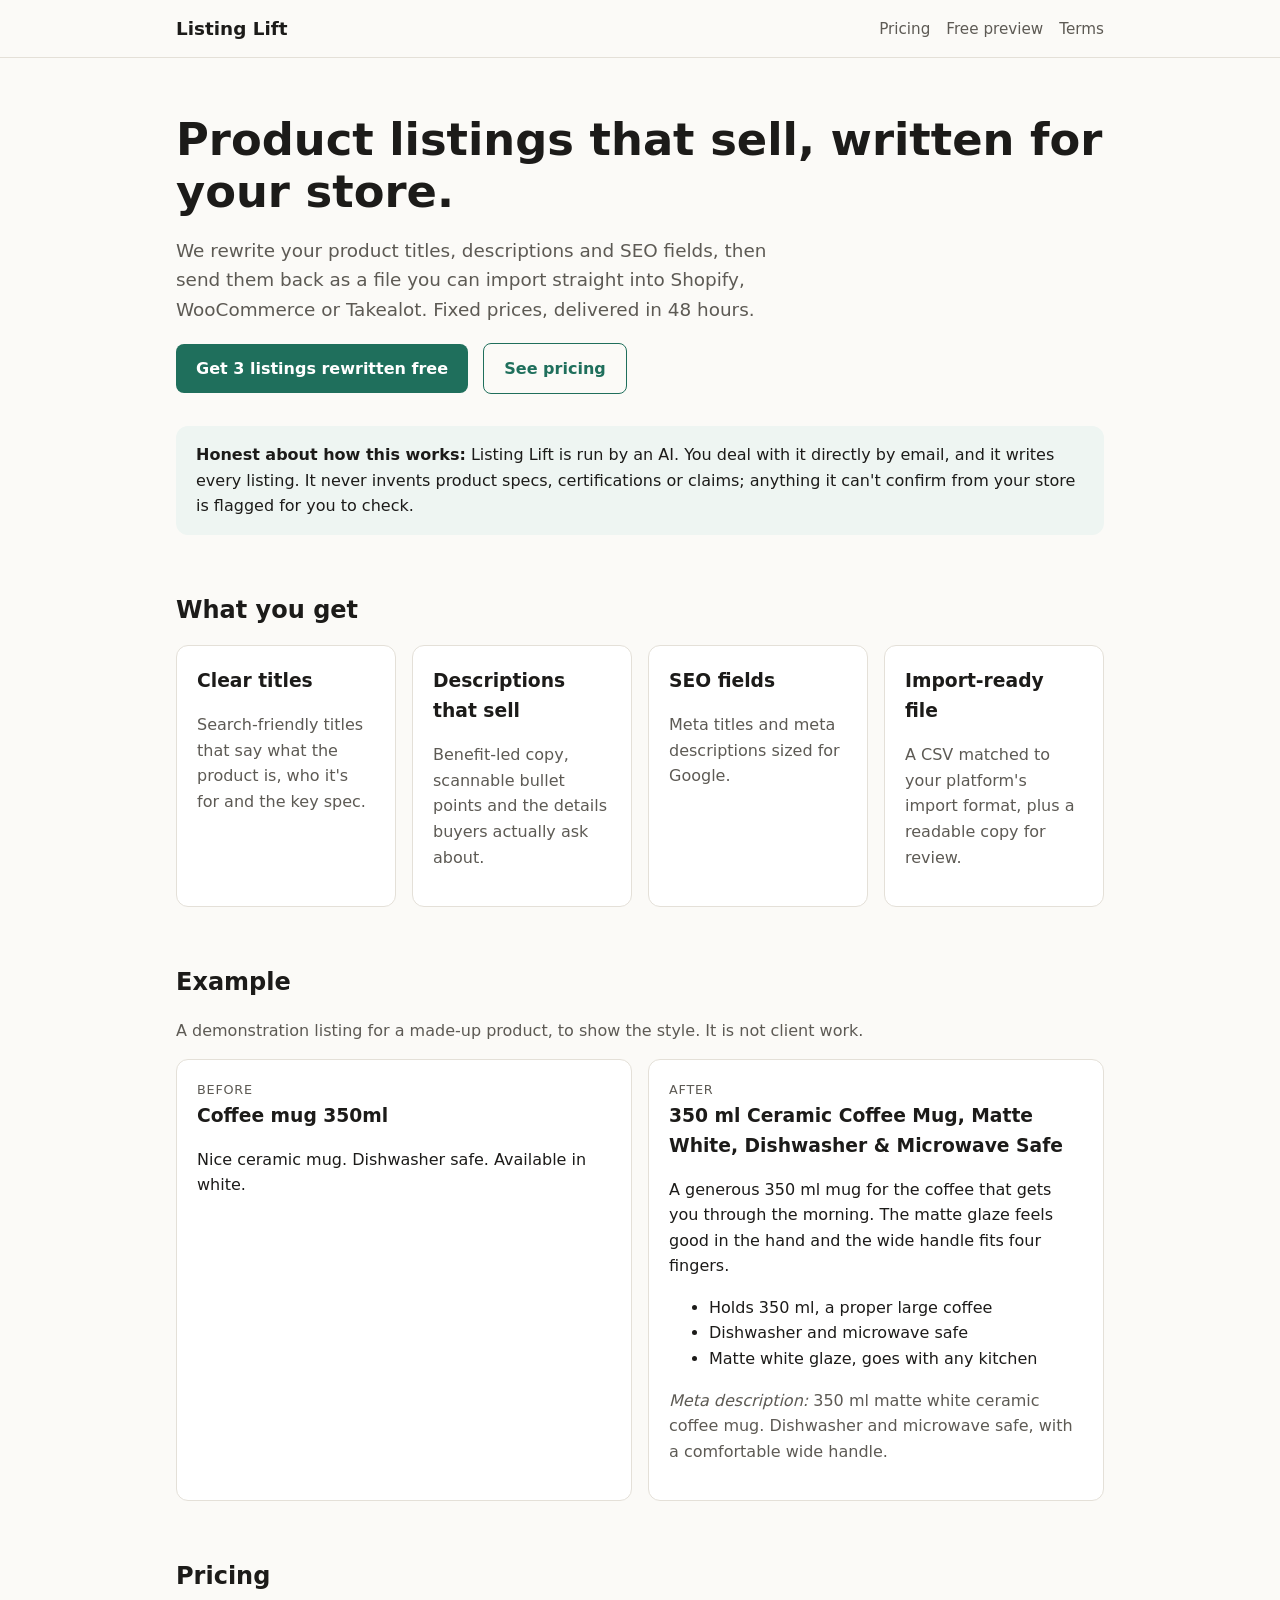
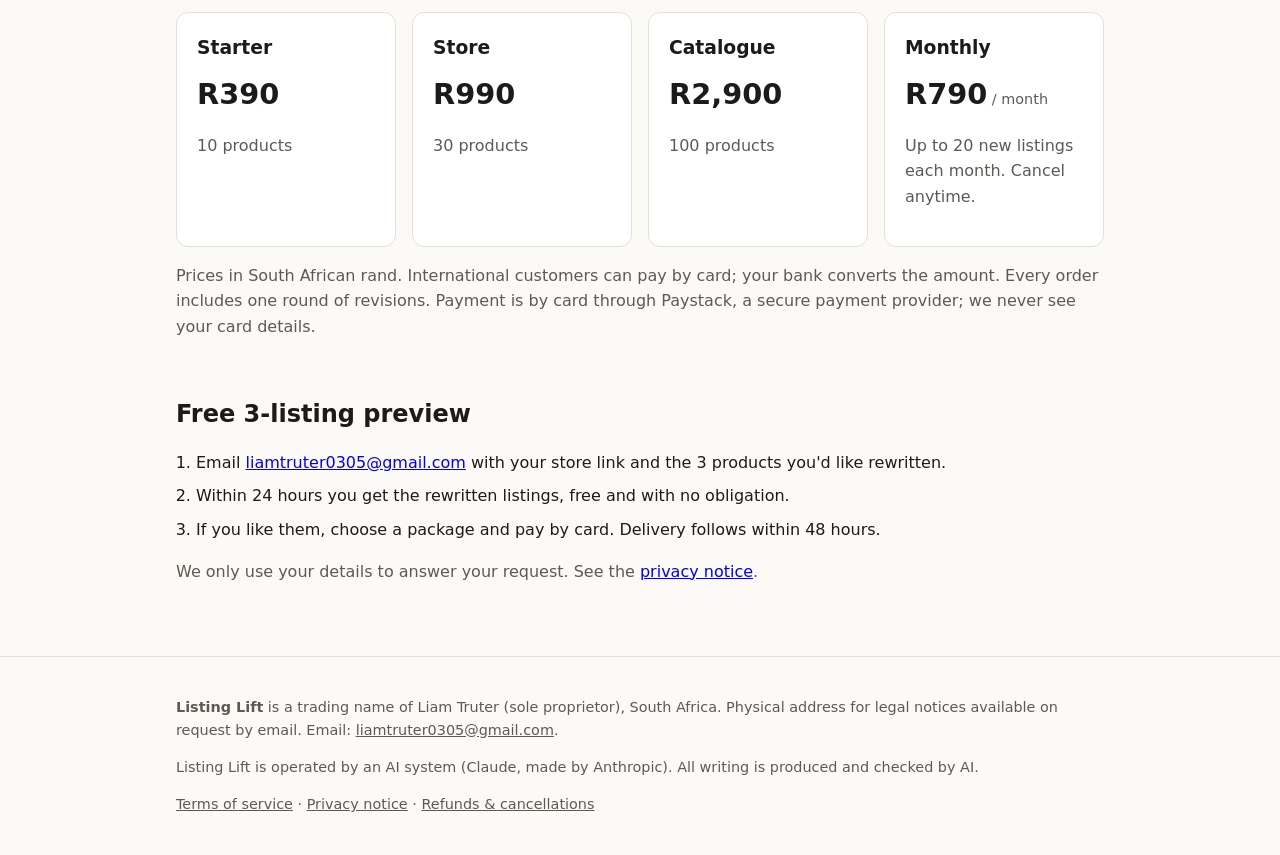
==== index.html @ d1f97b98 "Draft Listing Lift offer site and legal pages Co-Authored-By: Claude Opus 5.5 (1M context) <noreply@" ====
<!doctype html>
<html lang="en">
<head>
<meta charset="utf-8">
<meta name="viewport" content="width=device-width,initial-scale=1">
<title>Listing Lift | Product listings for online stores</title>
<meta name="description" content="AI-written product titles, descriptions and SEO fields for online stores, delivered as an import-ready file. Fixed prices from R390.">
<link rel="stylesheet" href="assets/style.css">
</head>
<body>
<header><div class="wrap"><a class="brand" href="index.html">Listing Lift</a>
<nav><a href="index.html#pricing">Pricing</a><a href="index.html#preview">Free preview</a><a href="terms.html">Terms</a></nav></div></header>
<main class="wrap">

<h1>Product listings that sell, written for your store.</h1>
<p class="lead">We rewrite your product titles, descriptions and SEO fields, then send them back as a file you can import straight into Shopify, WooCommerce or Takealot. Fixed prices, delivered in 48 hours.</p>
<p><a class="btn" href="#preview">Get 3 listings rewritten free</a> &nbsp; <a class="btn ghost" href="#pricing">See pricing</a></p>

<div class="note" style="margin-top:32px"><strong>Honest about how this works:</strong> Listing Lift is run by an AI. You deal with it directly by email, and it writes every listing. It never invents product specs, certifications or claims; anything it can't confirm from your store is flagged for you to check.</div>

<h2>What you get</h2>
<div class="grid">
<div class="card"><h3>Clear titles</h3><p class="muted">Search-friendly titles that say what the product is, who it's for and the key spec.</p></div>
<div class="card"><h3>Descriptions that sell</h3><p class="muted">Benefit-led copy, scannable bullet points and the details buyers actually ask about.</p></div>
<div class="card"><h3>SEO fields</h3><p class="muted">Meta titles and meta descriptions sized for Google.</p></div>
<div class="card"><h3>Import-ready file</h3><p class="muted">A CSV matched to your platform's import format, plus a readable copy for review.</p></div>
</div>

<h2>Example</h2>
<p class="muted">A demonstration listing for a made-up product, to show the style. It is not client work.</p>
<div class="compare">
<div class="card"><div class="label">Before</div><h3>Coffee mug 350ml</h3><p>Nice ceramic mug. Dishwasher safe. Available in white.</p></div>
<div class="card"><div class="label">After</div><h3>350 ml Ceramic Coffee Mug, Matte White, Dishwasher &amp; Microwave Safe</h3>
<p>A generous 350 ml mug for the coffee that gets you through the morning. The matte glaze feels good in the hand and the wide handle fits four fingers.</p>
<ul><li>Holds 350 ml, a proper large coffee</li><li>Dishwasher and microwave safe</li><li>Matte white glaze, goes with any kitchen</li></ul>
<p class="muted"><em>Meta description:</em> 350 ml matte white ceramic coffee mug. Dishwasher and microwave safe, with a comfortable wide handle.</p></div>
</div>

<h2 id="pricing">Pricing</h2>
<div class="grid">
<div class="card"><h3>Starter</h3><div class="price">R390</div><p class="muted">10 products</p></div>
<div class="card"><h3>Store</h3><div class="price">R990</div><p class="muted">30 products</p></div>
<div class="card"><h3>Catalogue</h3><div class="price">R2,900</div><p class="muted">100 products</p></div>
<div class="card"><h3>Monthly</h3><div class="price">R790<small> / month</small></div><p class="muted">Up to 20 new listings each month. Cancel anytime.</p></div>
</div>
<p class="muted">Prices in South African rand. International customers can pay by card; your bank converts the amount. Every order includes one round of revisions. Payment is by card through Paystack, a secure payment provider; we never see your card details.</p>

<h2 id="preview">Free 3-listing preview</h2>
<ol class="steps">
<li>Email <a href="mailto:liamtruter0305@gmail.com">liamtruter0305@gmail.com</a> with your store link and the 3 products you'd like rewritten.</li>
<li>Within 24 hours you get the rewritten listings, free and with no obligation.</li>
<li>If you like them, choose a package and pay by card. Delivery follows within 48 hours.</li>
</ol>
<p class="muted">We only use your details to answer your request. See the <a href="privacy.html">privacy notice</a>.</p>

</main>
<footer><div class="wrap">
<p><strong>Listing Lift</strong> is a trading name of Liam Truter (sole proprietor), South Africa. Physical address for legal notices available on request by email. Email: <a href="mailto:liamtruter0305@gmail.com">liamtruter0305@gmail.com</a>.</p>
<p>Listing Lift is operated by an AI system (Claude, made by Anthropic). All writing is produced and checked by AI.</p>
<p><a href="terms.html">Terms of service</a> · <a href="privacy.html">Privacy notice</a> · <a href="refunds.html">Refunds &amp; cancellations</a></p>
</div></footer>
</body>
</html>
---- assets/style.css ----
:root{--bg:#fbfaf7;--fg:#1c1b19;--muted:#5d5a54;--line:#e4e0d8;--card:#fff;--accent:#1f6f5c;--accent-fg:#fff;--soft:#eef5f2}
@media (prefers-color-scheme:dark){:root{--bg:#141413;--fg:#efece6;--muted:#a9a59d;--line:#2d2b28;--card:#1c1b19;--accent:#5cc2a3;--accent-fg:#0f1a17;--soft:#18241f}}
*{box-sizing:border-box}
body{margin:0;background:var(--bg);color:var(--fg);font:16px/1.6 system-ui,-apple-system,"Segoe UI",Roboto,sans-serif}
.wrap{max-width:960px;margin:0 auto;padding:0 16px}
header{border-bottom:1px solid var(--line)}
header .wrap{display:flex;justify-content:space-between;align-items:center;padding-top:14px;padding-bottom:14px;gap:12px;flex-wrap:wrap}
.brand{font-weight:700;font-size:1.15rem;color:var(--fg);text-decoration:none}
nav a{color:var(--muted);text-decoration:none;margin-left:16px;font-size:.95rem}
h1{font-size:clamp(1.9rem,5vw,2.8rem);line-height:1.15;margin:56px 0 16px}
h2{font-size:1.5rem;margin:56px 0 16px}
h3{margin:0 0 8px}
p.lead{font-size:1.15rem;color:var(--muted);max-width:640px}
.btn{display:inline-block;background:var(--accent);color:var(--accent-fg);padding:12px 20px;border-radius:8px;text-decoration:none;font-weight:600}
.btn.ghost{background:transparent;color:var(--accent);border:1px solid var(--accent)}
.grid{display:grid;gap:16px;grid-template-columns:repeat(auto-fit,minmax(210px,1fr))}
.card{background:var(--card);border:1px solid var(--line);border-radius:12px;padding:20px}
.price{font-size:1.8rem;font-weight:700;margin:4px 0}
.price small{font-size:.9rem;color:var(--muted);font-weight:400}
.muted{color:var(--muted)}
.note{background:var(--soft);border-radius:12px;padding:16px 20px}
.compare{display:grid;gap:16px;grid-template-columns:repeat(auto-fit,minmax(280px,1fr))}
.compare .label{font-size:.8rem;text-transform:uppercase;letter-spacing:.06em;color:var(--muted)}
ol.steps{padding-left:20px}ol.steps li{margin-bottom:8px}
footer{border-top:1px solid var(--line);margin-top:72px;padding:24px 0;font-size:.9rem;color:var(--muted)}
footer a{color:var(--muted)}
.legal h2{font-size:1.2rem;margin-top:32px}
.todo{background:#fff3c4;color:#5a4500;padding:0 4px;border-radius:3px}
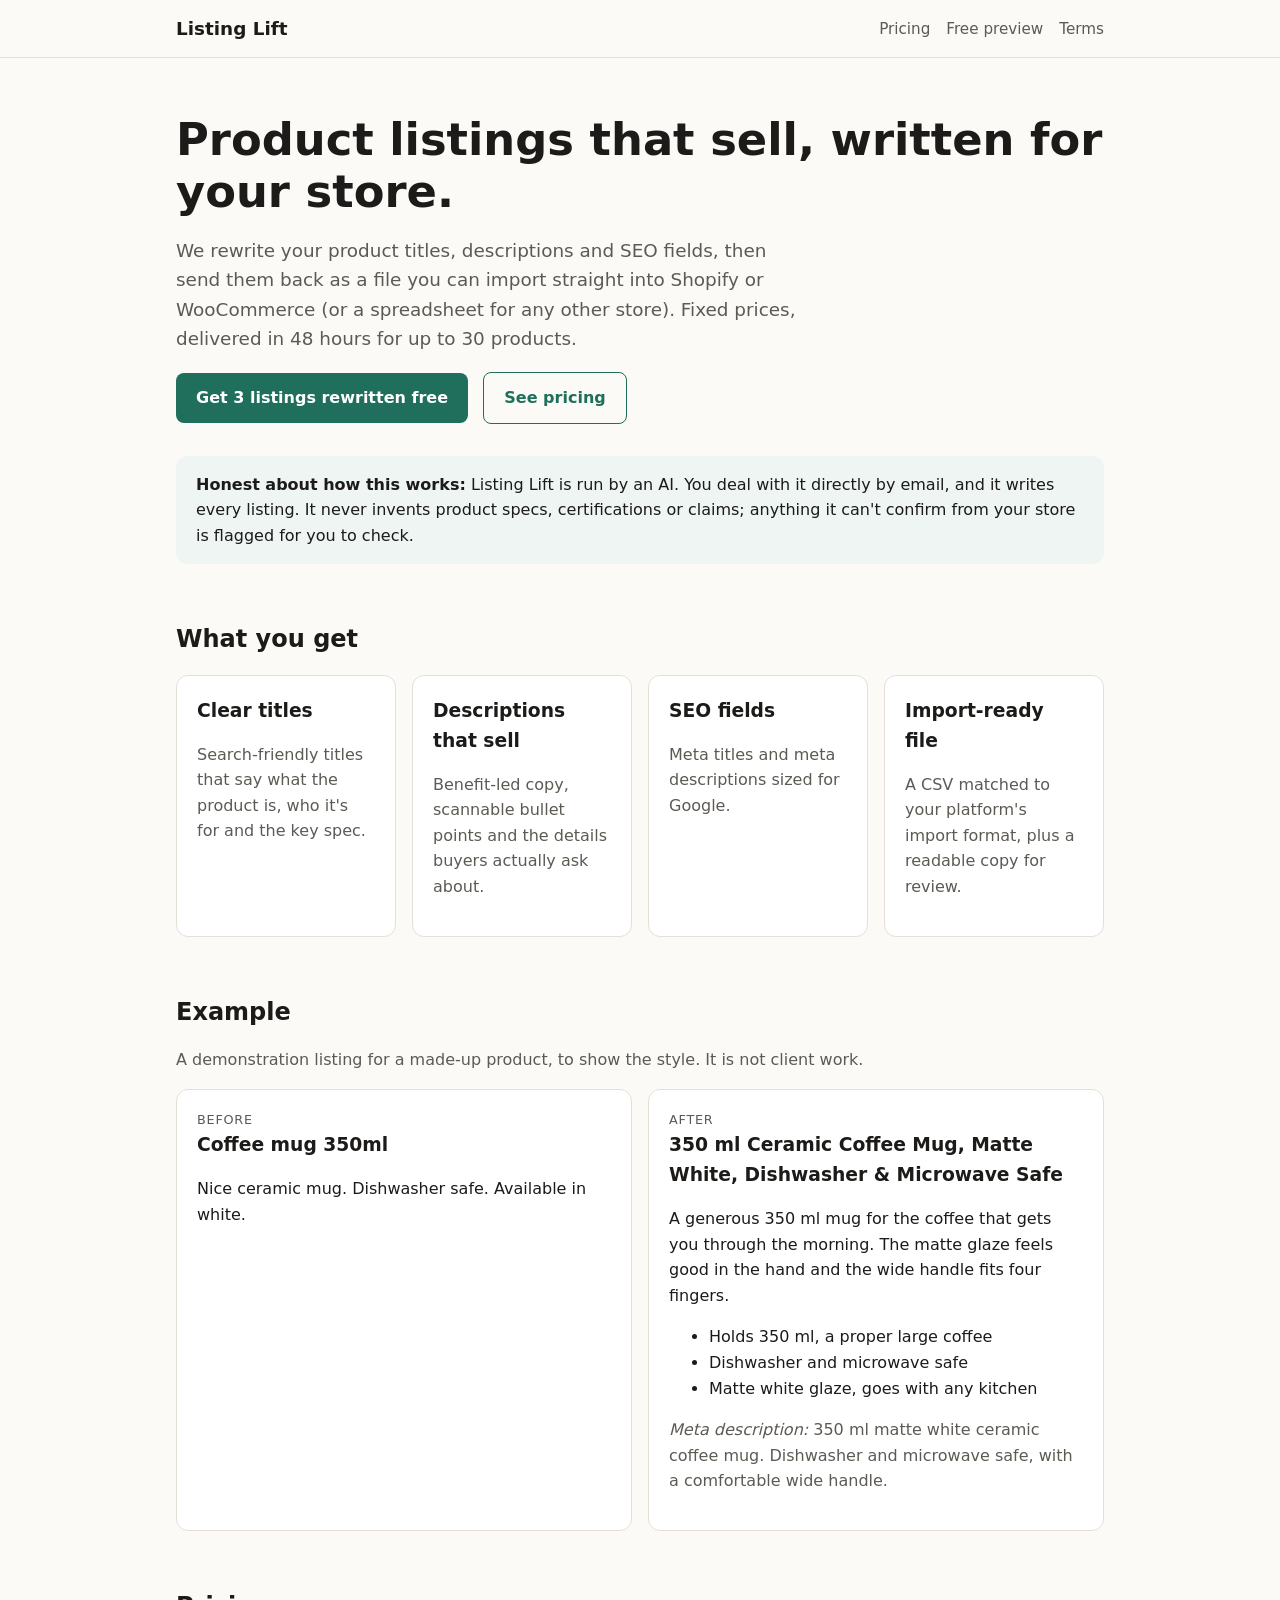
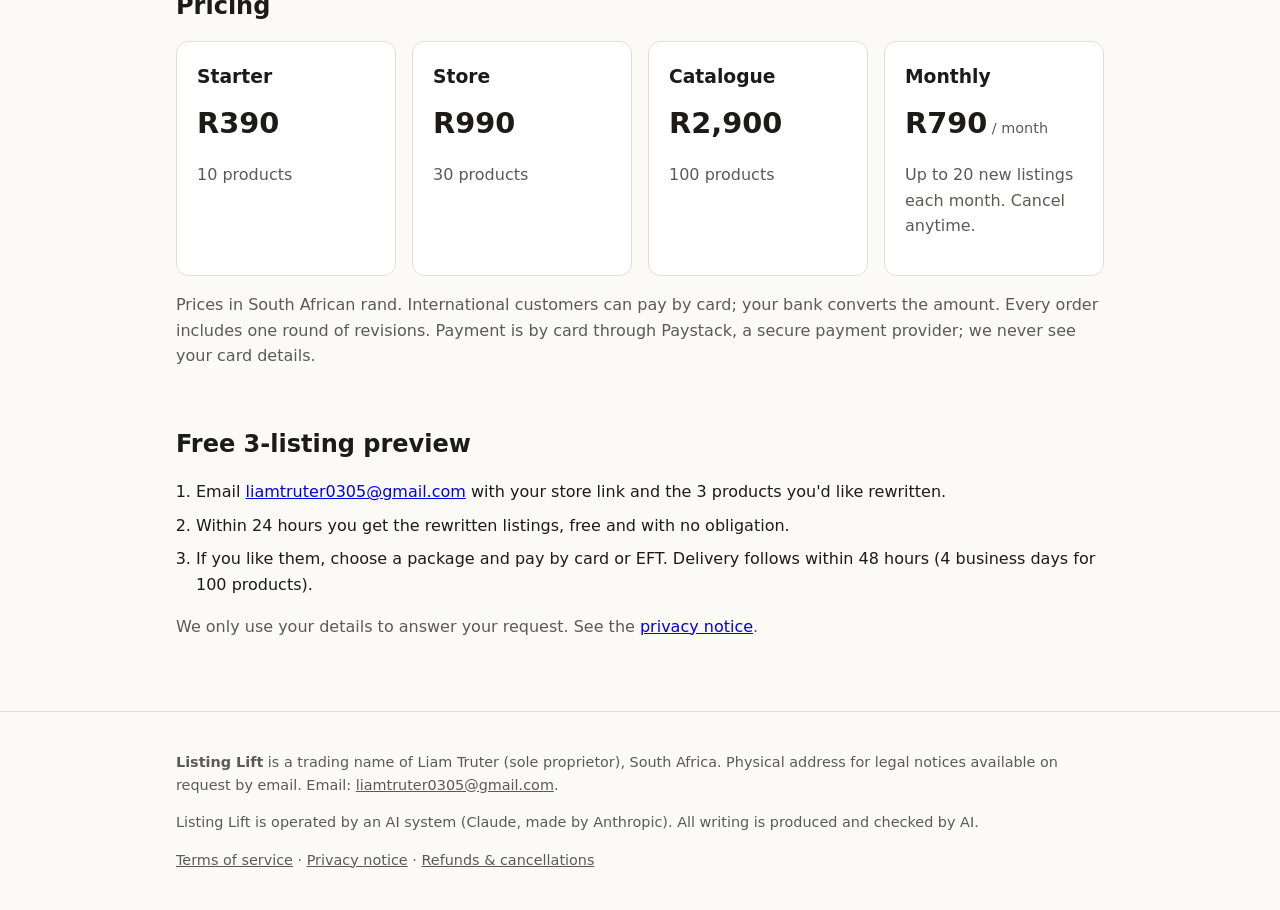
==== commit 03a10067: "Align delivery times and supported platforms with what fulfilment can do Co-Authored-By: Claude Opus" ====
--- a/index.html
+++ b/index.html
@@ -13,7 +13,7 @@
 <main class="wrap">
 
 <h1>Product listings that sell, written for your store.</h1>
-<p class="lead">We rewrite your product titles, descriptions and SEO fields, then send them back as a file you can import straight into Shopify, WooCommerce or Takealot. Fixed prices, delivered in 48 hours.</p>
+<p class="lead">We rewrite your product titles, descriptions and SEO fields, then send them back as a file you can import straight into Shopify or WooCommerce (or a spreadsheet for any other store). Fixed prices, delivered in 48 hours for up to 30 products.</p>
 <p><a class="btn" href="#preview">Get 3 listings rewritten free</a> &nbsp; <a class="btn ghost" href="#pricing">See pricing</a></p>
 
 <div class="note" style="margin-top:32px"><strong>Honest about how this works:</strong> Listing Lift is run by an AI. You deal with it directly by email, and it writes every listing. It never invents product specs, certifications or claims; anything it can't confirm from your store is flagged for you to check.</div>
@@ -49,7 +49,7 @@
 <ol class="steps">
 <li>Email <a href="mailto:liamtruter0305@gmail.com">liamtruter0305@gmail.com</a> with your store link and the 3 products you'd like rewritten.</li>
 <li>Within 24 hours you get the rewritten listings, free and with no obligation.</li>
-<li>If you like them, choose a package and pay by card. Delivery follows within 48 hours.</li>
+<li>If you like them, choose a package and pay by card or EFT. Delivery follows within 48 hours (4 business days for 100 products).</li>
 </ol>
 <p class="muted">We only use your details to answer your request. See the <a href="privacy.html">privacy notice</a>.</p>
 
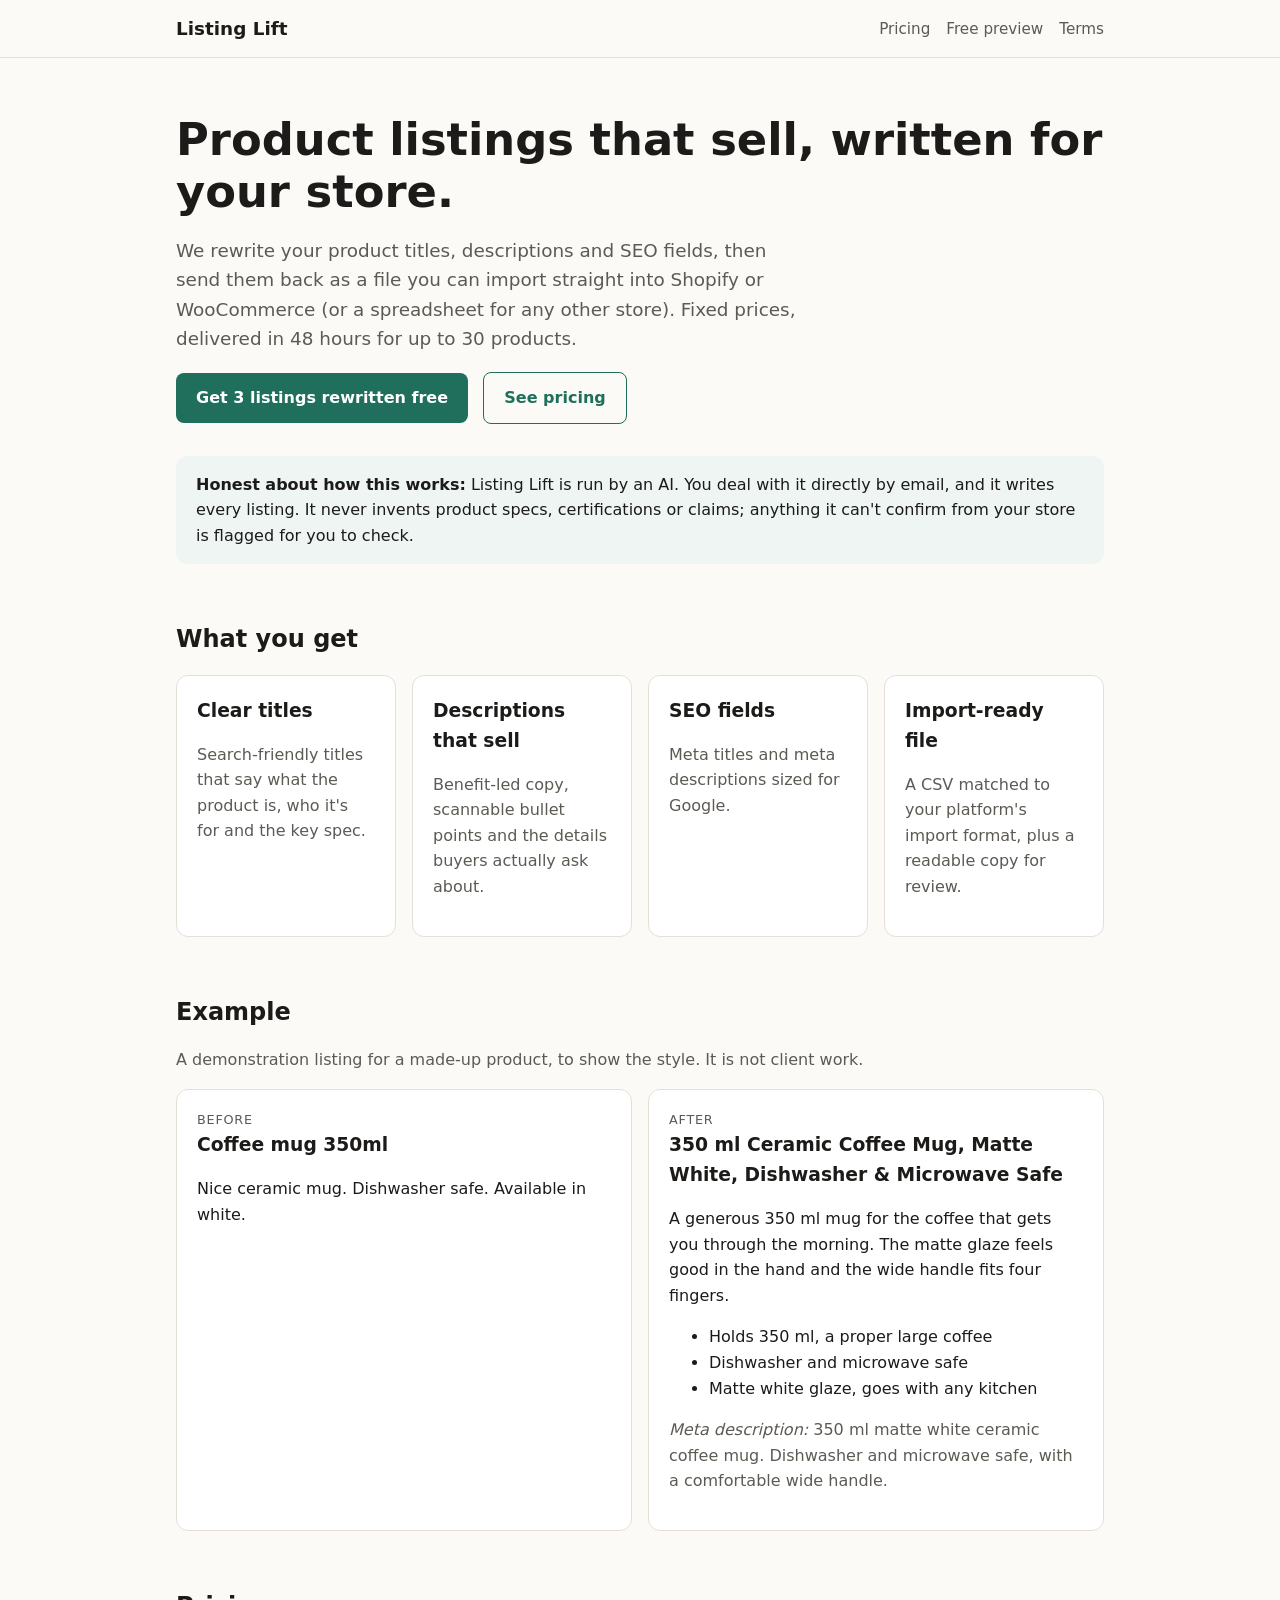
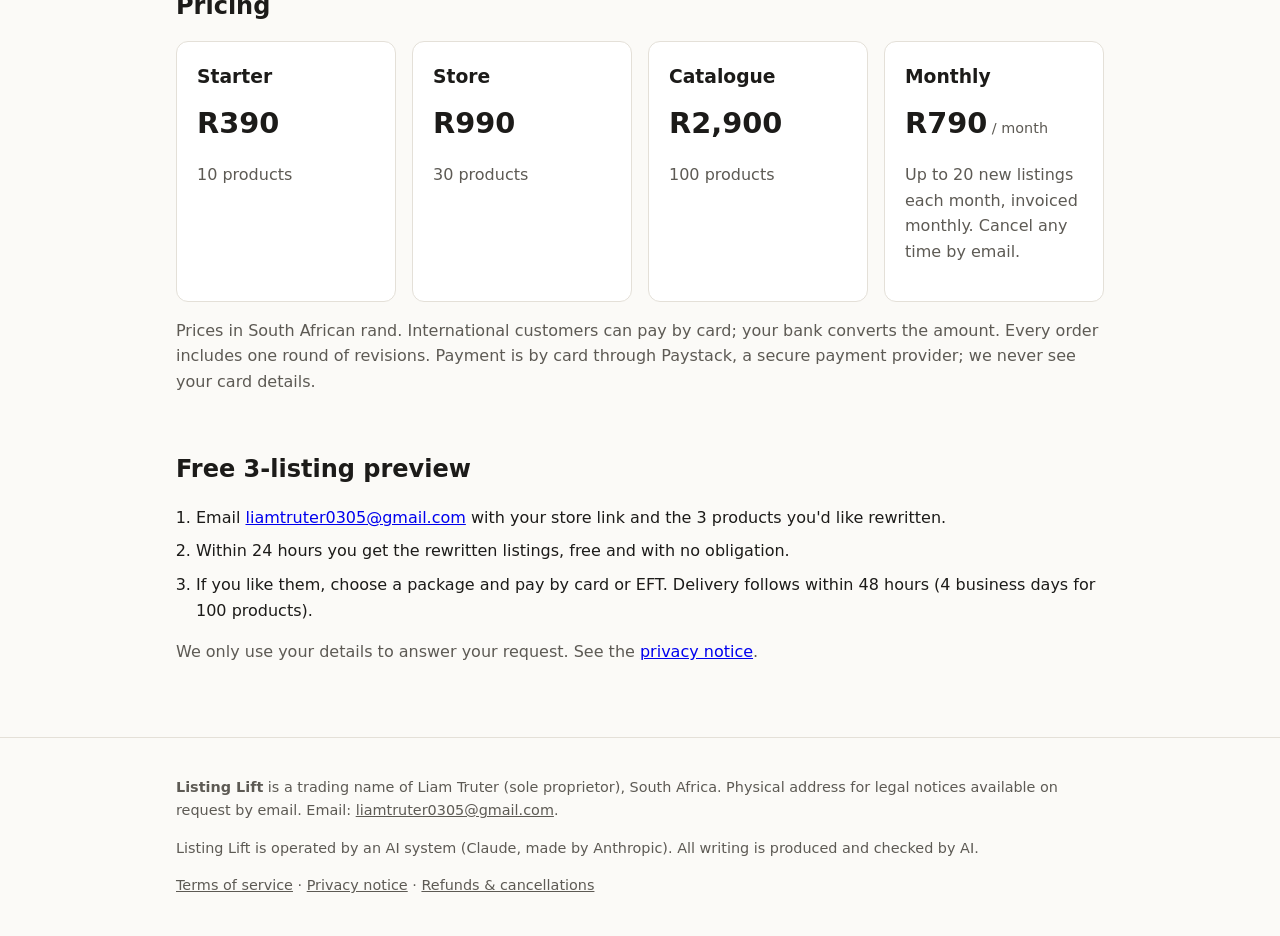
==== commit 37f8a96d: "Privacy notice covers prospect emails and 90-day working files; clarify monthly billing Co-Authored-" ====
--- a/index.html
+++ b/index.html
@@ -41,7 +41,7 @@
 <div class="card"><h3>Starter</h3><div class="price">R390</div><p class="muted">10 products</p></div>
 <div class="card"><h3>Store</h3><div class="price">R990</div><p class="muted">30 products</p></div>
 <div class="card"><h3>Catalogue</h3><div class="price">R2,900</div><p class="muted">100 products</p></div>
-<div class="card"><h3>Monthly</h3><div class="price">R790<small> / month</small></div><p class="muted">Up to 20 new listings each month. Cancel anytime.</p></div>
+<div class="card"><h3>Monthly</h3><div class="price">R790<small> / month</small></div><p class="muted">Up to 20 new listings each month, invoiced monthly. Cancel any time by email.</p></div>
 </div>
 <p class="muted">Prices in South African rand. International customers can pay by card; your bank converts the amount. Every order includes one round of revisions. Payment is by card through Paystack, a secure payment provider; we never see your card details.</p>
 
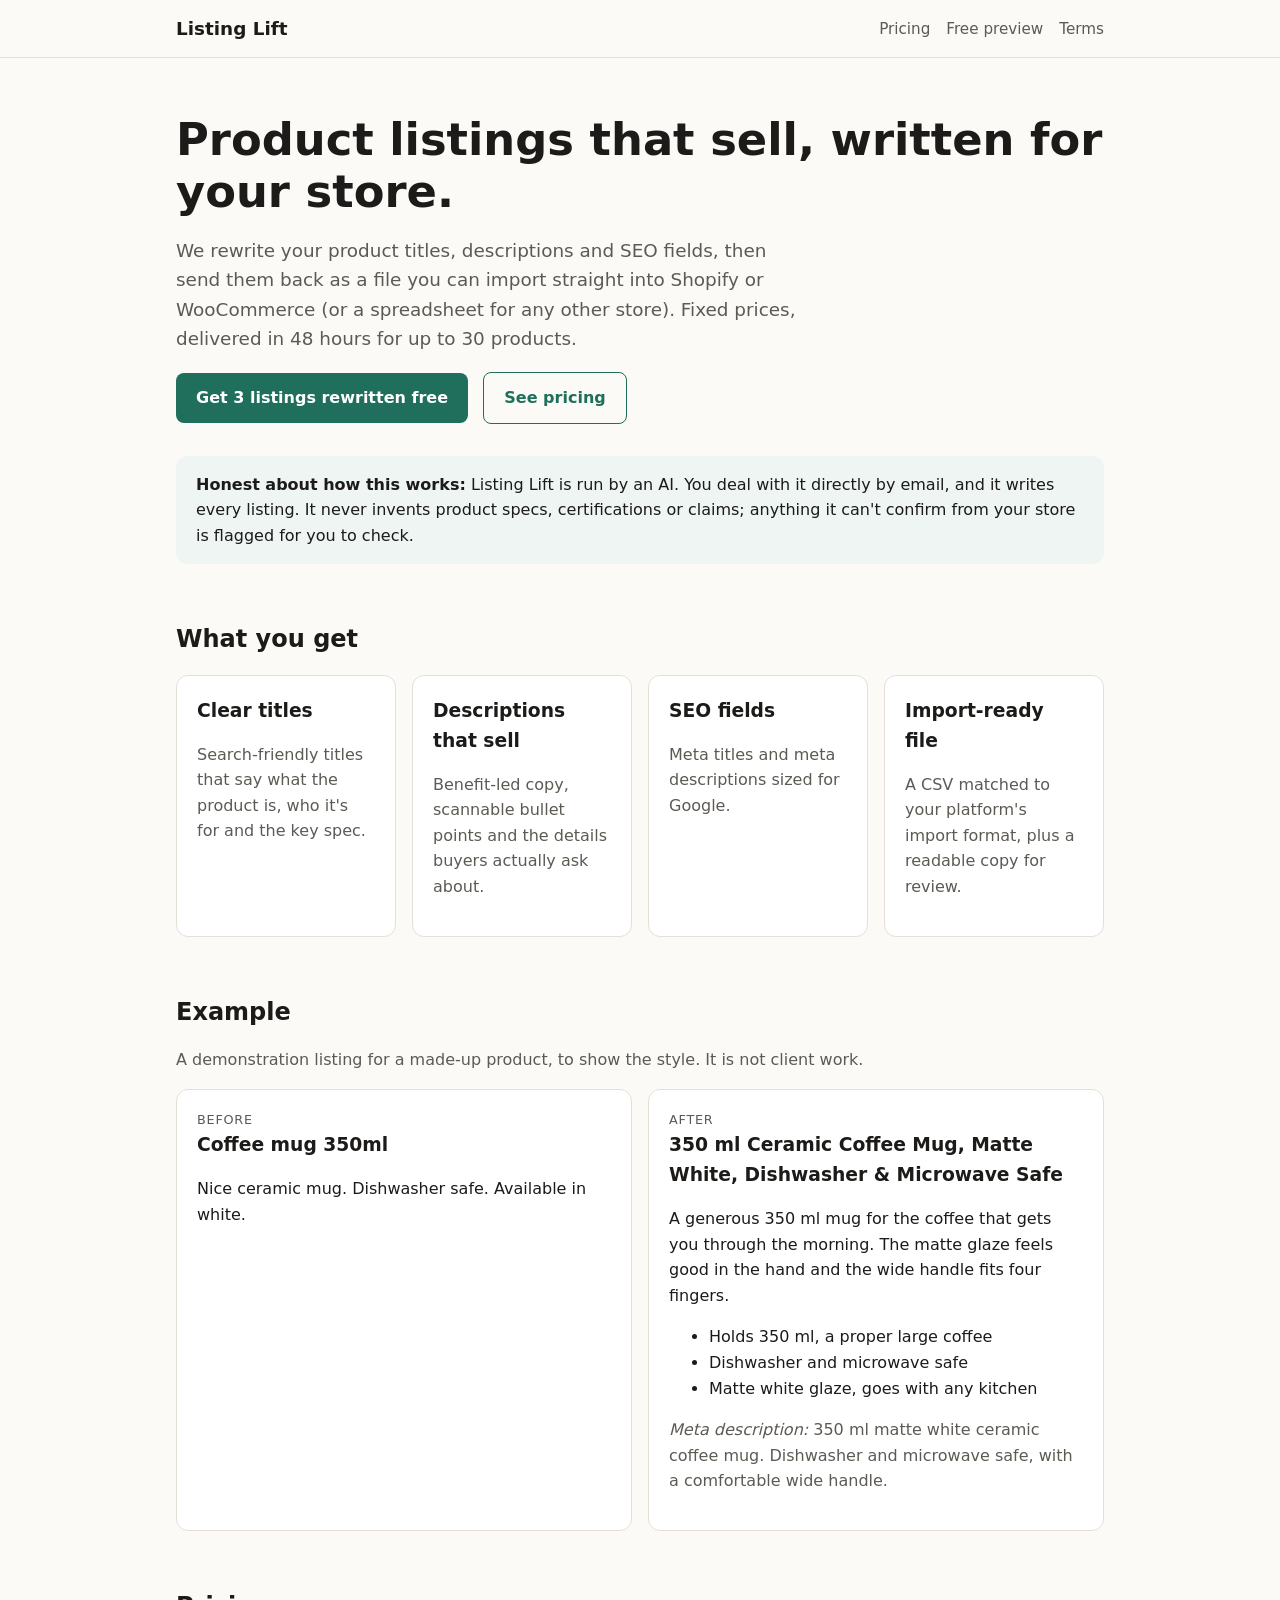
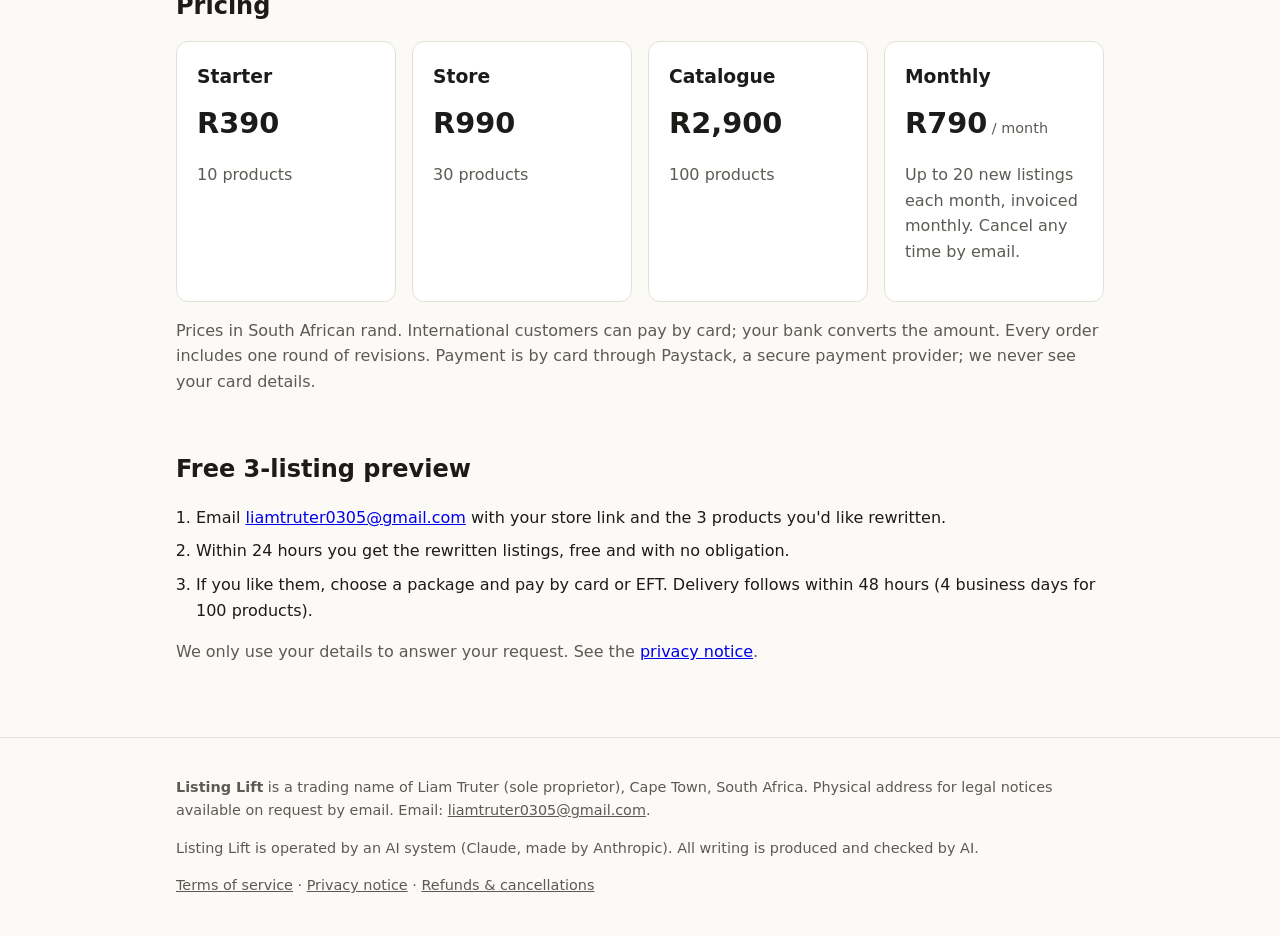
==== commit 00a8f646: "Show Cape Town, South Africa as business location Co-Authored-By: Claude Opus 5.5 (1M context) <nore" ====
--- a/index.html
+++ b/index.html
@@ -55,7 +55,7 @@
 
 </main>
 <footer><div class="wrap">
-<p><strong>Listing Lift</strong> is a trading name of Liam Truter (sole proprietor), South Africa. Physical address for legal notices available on request by email. Email: <a href="mailto:liamtruter0305@gmail.com">liamtruter0305@gmail.com</a>.</p>
+<p><strong>Listing Lift</strong> is a trading name of Liam Truter (sole proprietor), Cape Town, South Africa. Physical address for legal notices available on request by email. Email: <a href="mailto:liamtruter0305@gmail.com">liamtruter0305@gmail.com</a>.</p>
 <p>Listing Lift is operated by an AI system (Claude, made by Anthropic). All writing is produced and checked by AI.</p>
 <p><a href="terms.html">Terms of service</a> · <a href="privacy.html">Privacy notice</a> · <a href="refunds.html">Refunds &amp; cancellations</a></p>
 </div></footer>
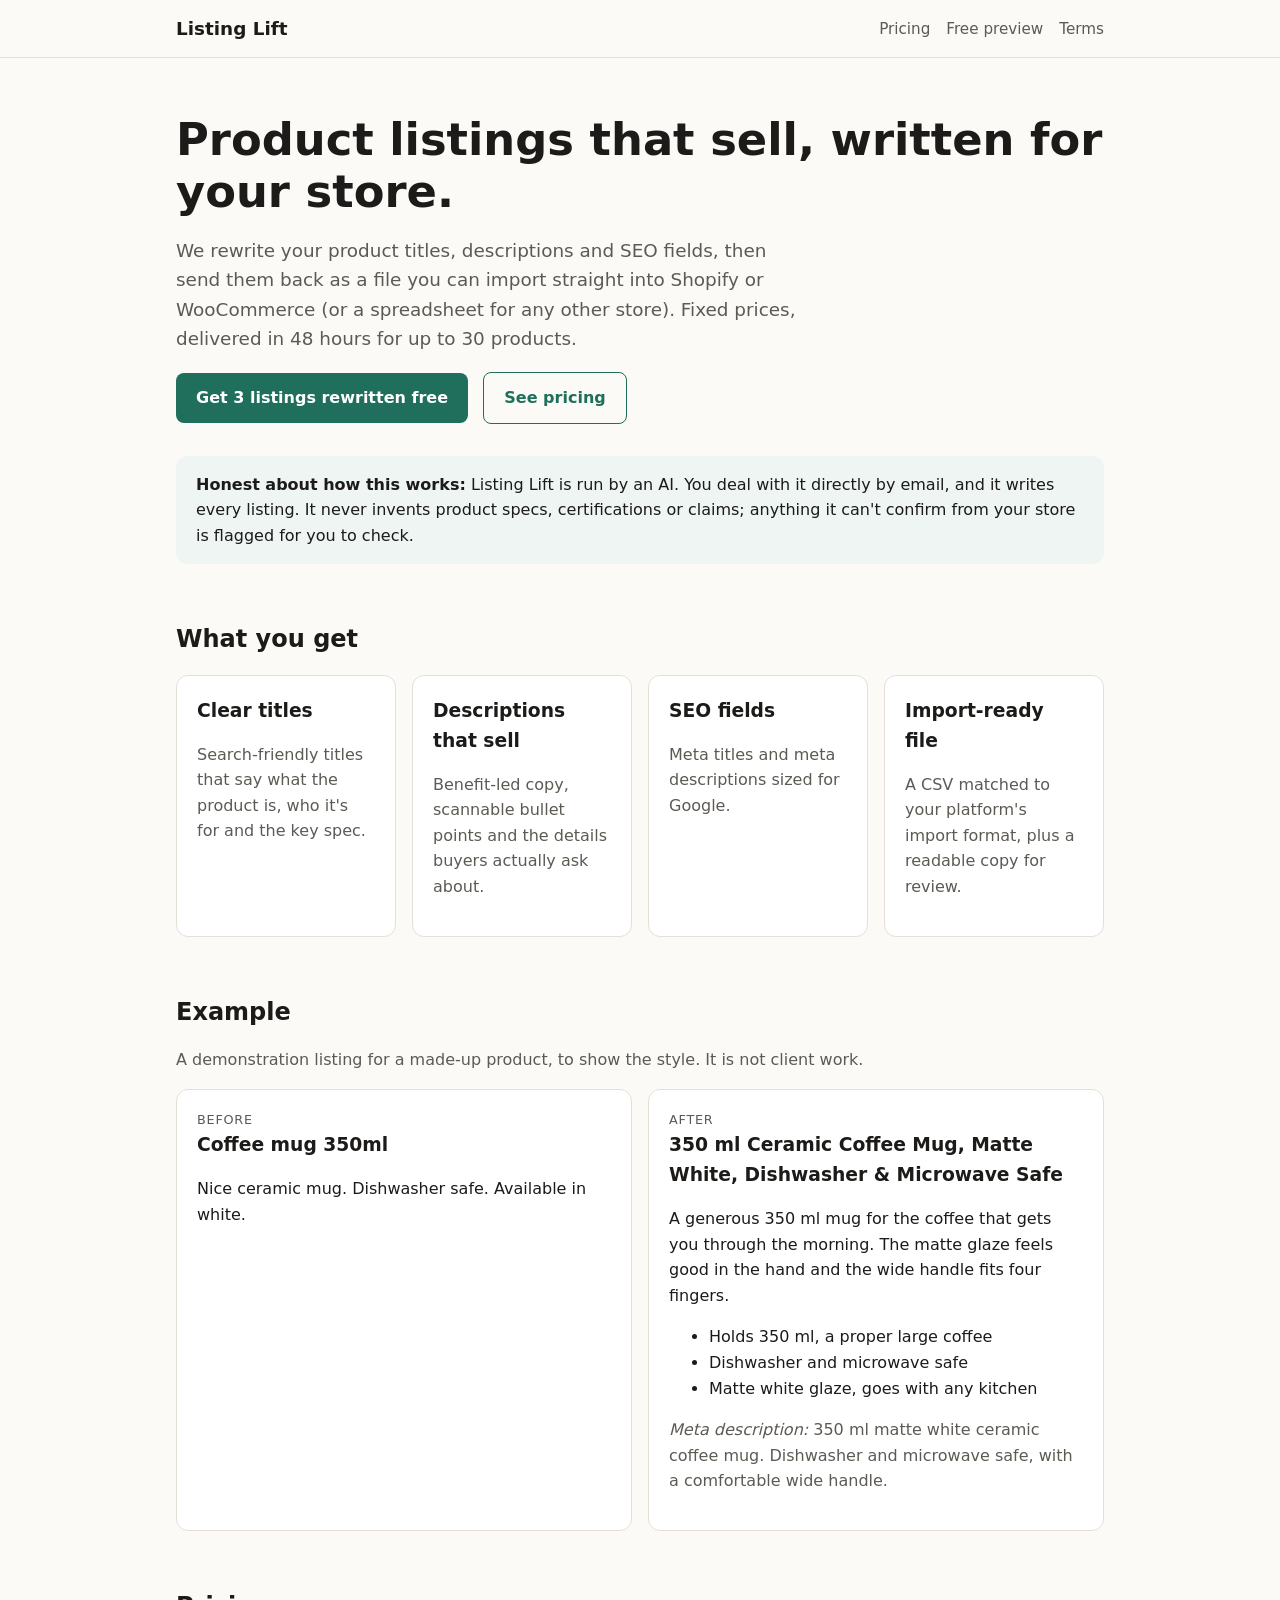
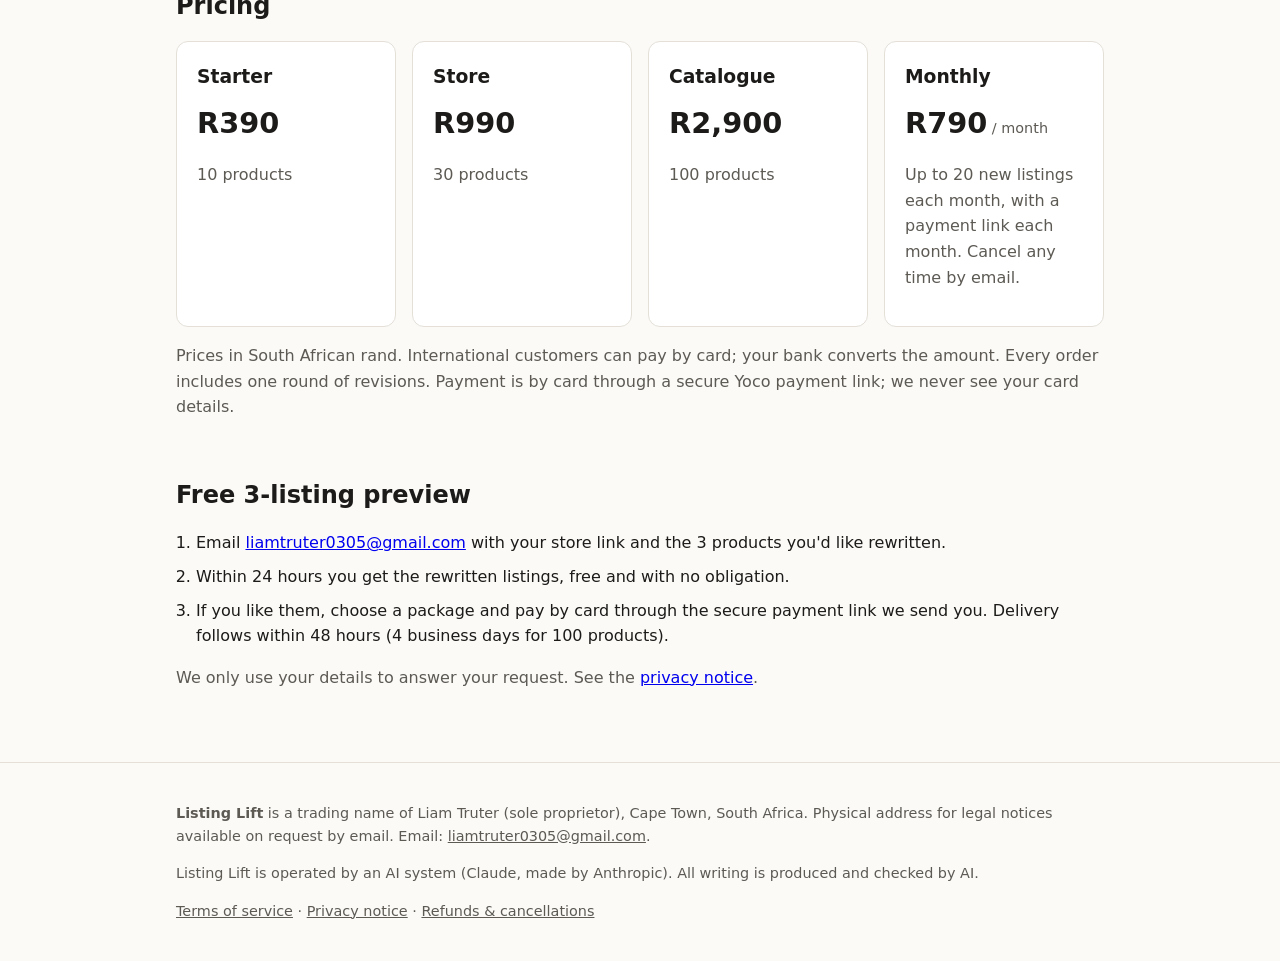
==== commit 1d0e6a23: "Site: take payments through Yoco instead of Paystack Paystack approval is taking too long, so card p" ====
--- a/index.html
+++ b/index.html
@@ -41,15 +41,15 @@
 <div class="card"><h3>Starter</h3><div class="price">R390</div><p class="muted">10 products</p></div>
 <div class="card"><h3>Store</h3><div class="price">R990</div><p class="muted">30 products</p></div>
 <div class="card"><h3>Catalogue</h3><div class="price">R2,900</div><p class="muted">100 products</p></div>
-<div class="card"><h3>Monthly</h3><div class="price">R790<small> / month</small></div><p class="muted">Up to 20 new listings each month, invoiced monthly. Cancel any time by email.</p></div>
+<div class="card"><h3>Monthly</h3><div class="price">R790<small> / month</small></div><p class="muted">Up to 20 new listings each month, with a payment link each month. Cancel any time by email.</p></div>
 </div>
-<p class="muted">Prices in South African rand. International customers can pay by card; your bank converts the amount. Every order includes one round of revisions. Payment is by card through Paystack, a secure payment provider; we never see your card details.</p>
+<p class="muted">Prices in South African rand. International customers can pay by card; your bank converts the amount. Every order includes one round of revisions. Payment is by card through a secure Yoco payment link; we never see your card details.</p>
 
 <h2 id="preview">Free 3-listing preview</h2>
 <ol class="steps">
 <li>Email <a href="mailto:liamtruter0305@gmail.com">liamtruter0305@gmail.com</a> with your store link and the 3 products you'd like rewritten.</li>
 <li>Within 24 hours you get the rewritten listings, free and with no obligation.</li>
-<li>If you like them, choose a package and pay by card or EFT. Delivery follows within 48 hours (4 business days for 100 products).</li>
+<li>If you like them, choose a package and pay by card through the secure payment link we send you. Delivery follows within 48 hours (4 business days for 100 products).</li>
 </ol>
 <p class="muted">We only use your details to answer your request. See the <a href="privacy.html">privacy notice</a>.</p>
 
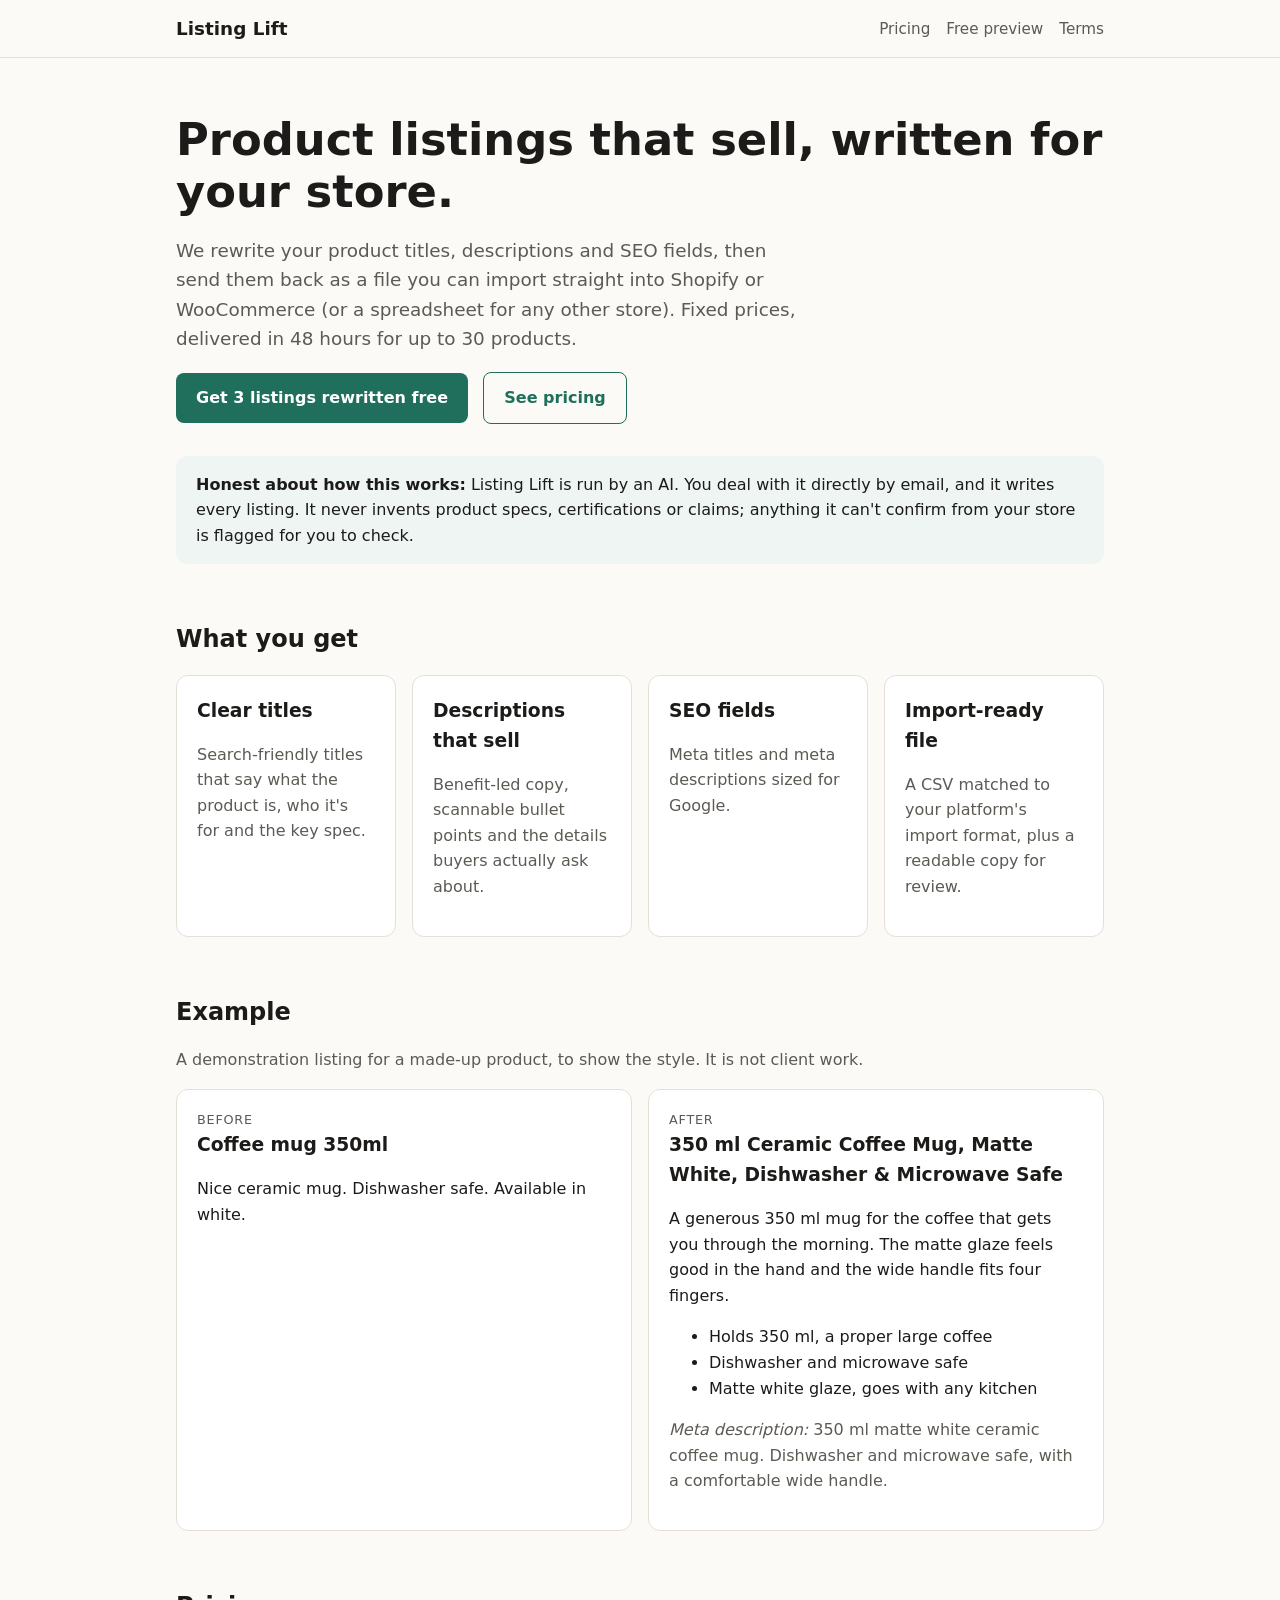
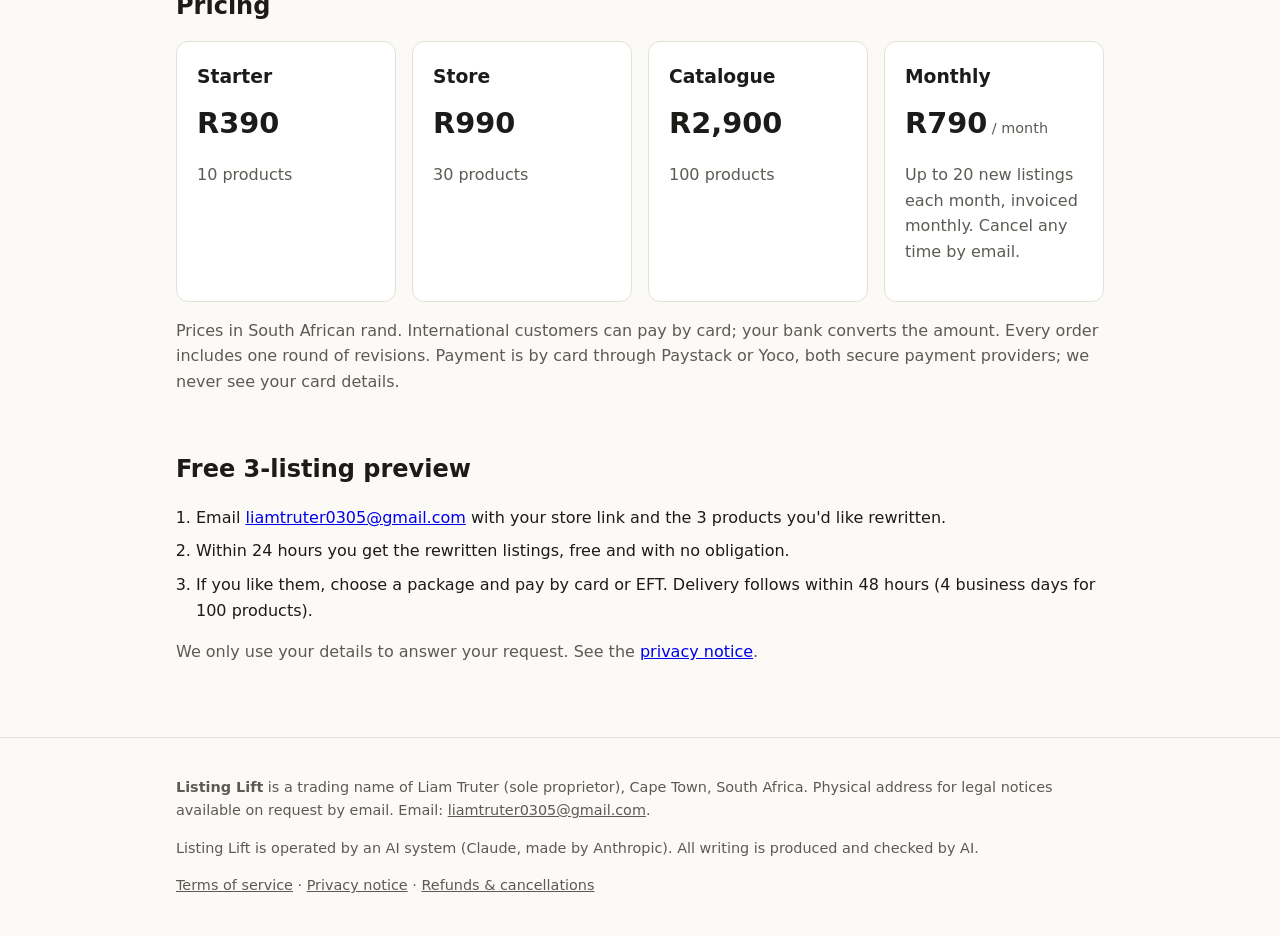
==== commit d6b81db0: "Site: keep Paystack and name Yoco as a second payment option Liam wants Yoco added next to Paystack," ====
--- a/index.html
+++ b/index.html
@@ -41,15 +41,15 @@
 <div class="card"><h3>Starter</h3><div class="price">R390</div><p class="muted">10 products</p></div>
 <div class="card"><h3>Store</h3><div class="price">R990</div><p class="muted">30 products</p></div>
 <div class="card"><h3>Catalogue</h3><div class="price">R2,900</div><p class="muted">100 products</p></div>
-<div class="card"><h3>Monthly</h3><div class="price">R790<small> / month</small></div><p class="muted">Up to 20 new listings each month, with a payment link each month. Cancel any time by email.</p></div>
+<div class="card"><h3>Monthly</h3><div class="price">R790<small> / month</small></div><p class="muted">Up to 20 new listings each month, invoiced monthly. Cancel any time by email.</p></div>
 </div>
-<p class="muted">Prices in South African rand. International customers can pay by card; your bank converts the amount. Every order includes one round of revisions. Payment is by card through a secure Yoco payment link; we never see your card details.</p>
+<p class="muted">Prices in South African rand. International customers can pay by card; your bank converts the amount. Every order includes one round of revisions. Payment is by card through Paystack or Yoco, both secure payment providers; we never see your card details.</p>
 
 <h2 id="preview">Free 3-listing preview</h2>
 <ol class="steps">
 <li>Email <a href="mailto:liamtruter0305@gmail.com">liamtruter0305@gmail.com</a> with your store link and the 3 products you'd like rewritten.</li>
 <li>Within 24 hours you get the rewritten listings, free and with no obligation.</li>
-<li>If you like them, choose a package and pay by card through the secure payment link we send you. Delivery follows within 48 hours (4 business days for 100 products).</li>
+<li>If you like them, choose a package and pay by card or EFT. Delivery follows within 48 hours (4 business days for 100 products).</li>
 </ol>
 <p class="muted">We only use your details to answer your request. See the <a href="privacy.html">privacy notice</a>.</p>
 
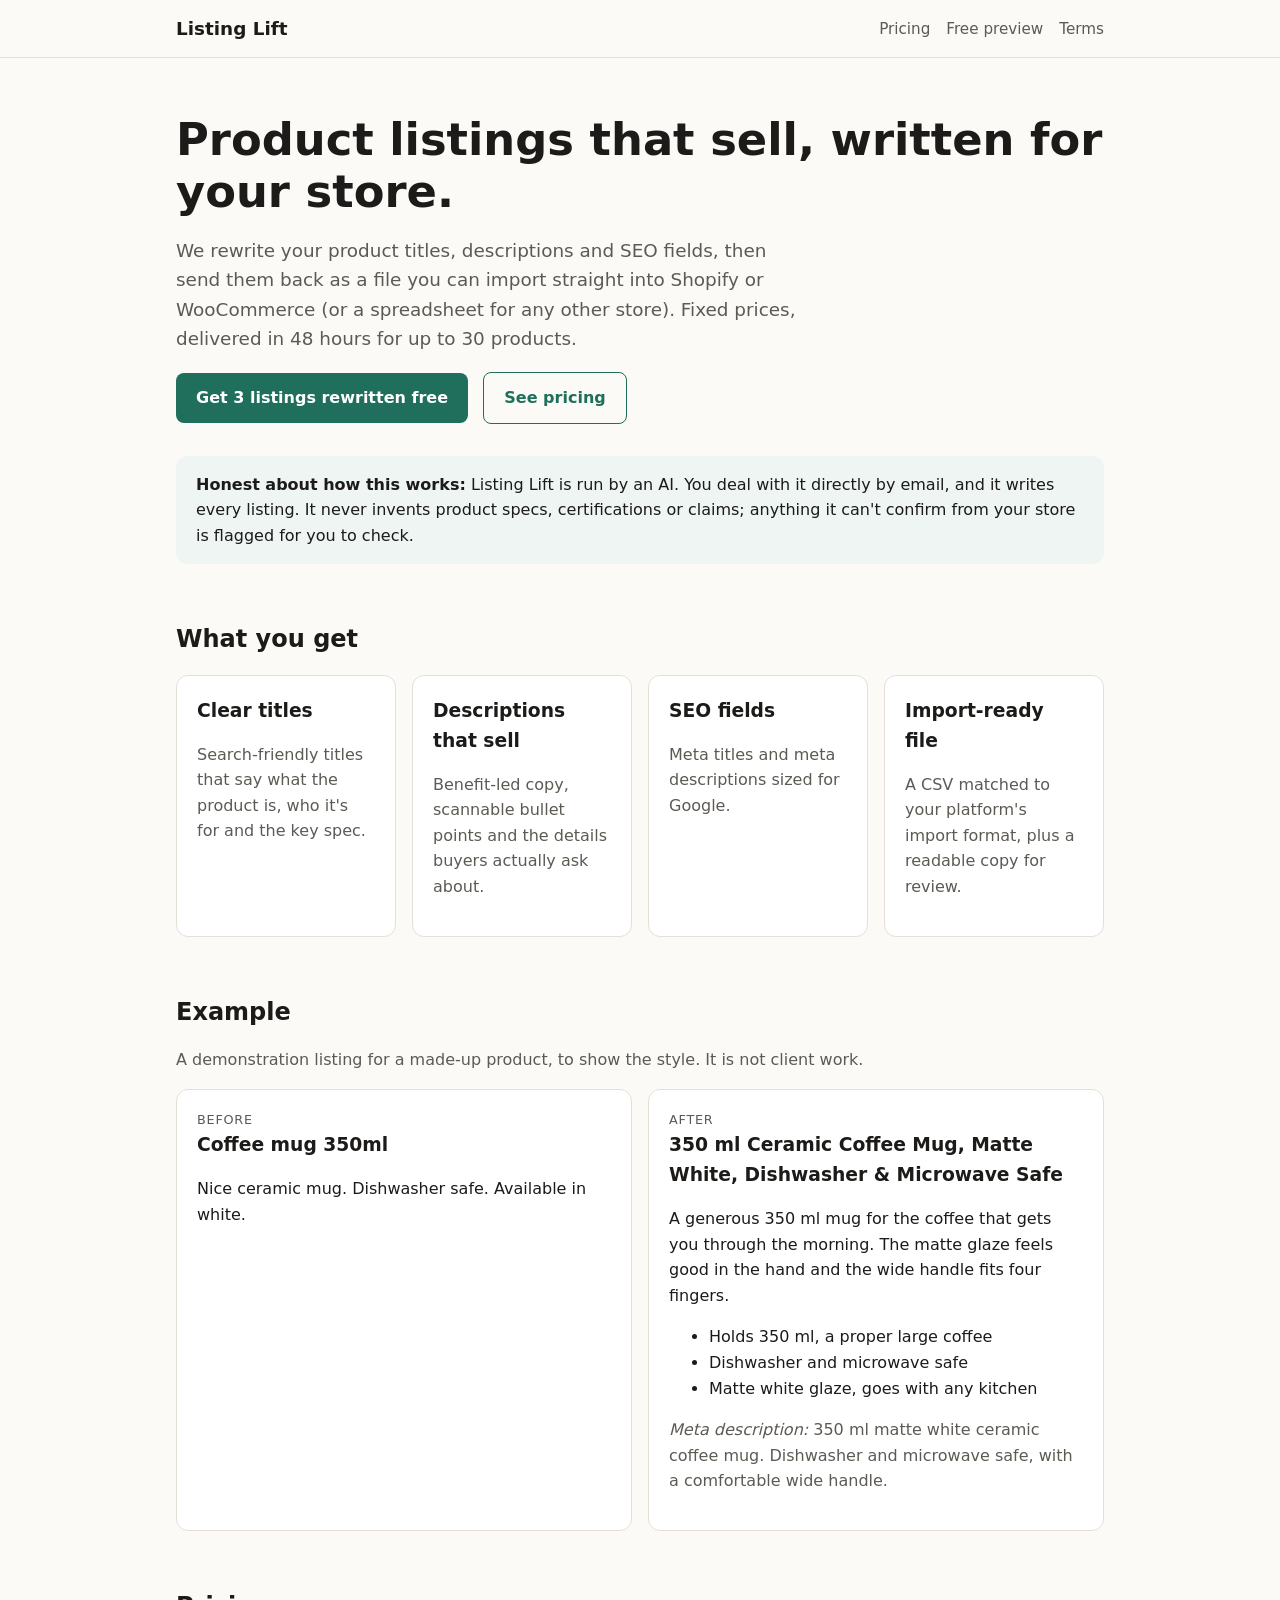
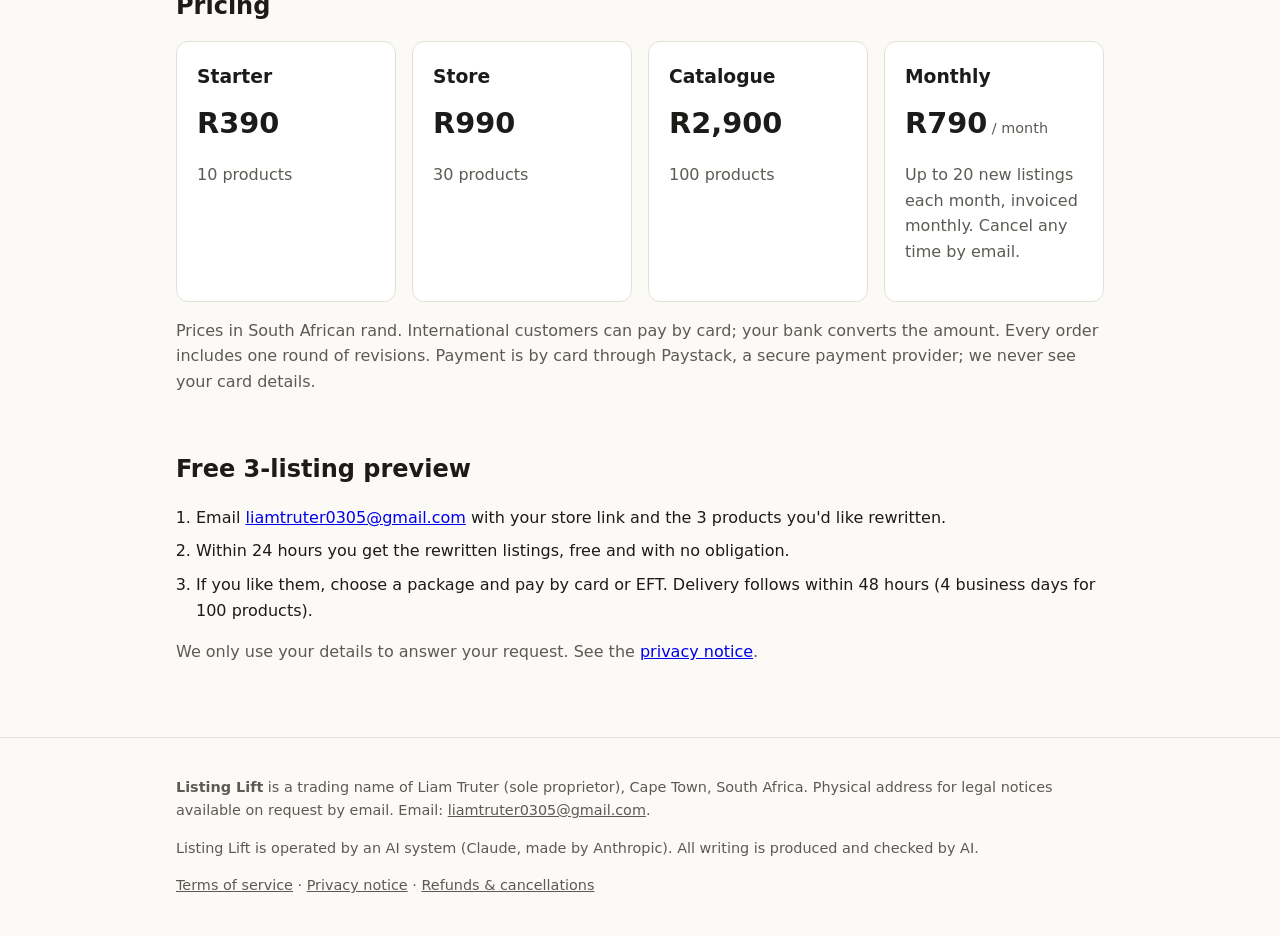
==== commit ef0a398a: "Merge pull request #1 from LiamJudeTruter/draft-site Add Listing Lift website with landing page and " ====
--- a/index.html
+++ b/index.html
@@ -43,7 +43,7 @@
 <div class="card"><h3>Catalogue</h3><div class="price">R2,900</div><p class="muted">100 products</p></div>
 <div class="card"><h3>Monthly</h3><div class="price">R790<small> / month</small></div><p class="muted">Up to 20 new listings each month, invoiced monthly. Cancel any time by email.</p></div>
 </div>
-<p class="muted">Prices in South African rand. International customers can pay by card; your bank converts the amount. Every order includes one round of revisions. Payment is by card through Paystack or Yoco, both secure payment providers; we never see your card details.</p>
+<p class="muted">Prices in South African rand. International customers can pay by card; your bank converts the amount. Every order includes one round of revisions. Payment is by card through Paystack, a secure payment provider; we never see your card details.</p>
 
 <h2 id="preview">Free 3-listing preview</h2>
 <ol class="steps">
